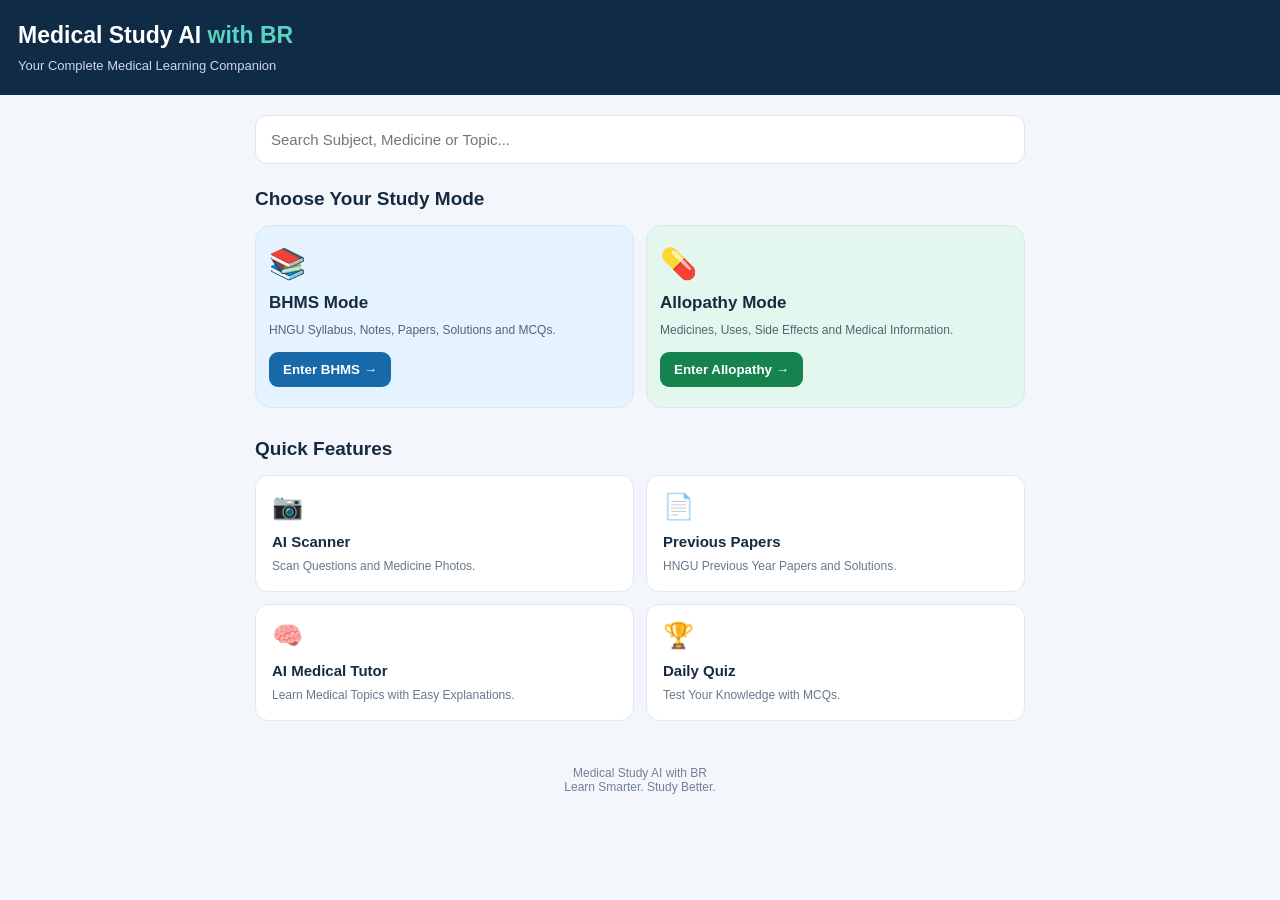
==== index.html @ cc4ae938 "Create index.html" ====
<!DOCTYPE html>
<html lang="en">
<head>
<meta charset="UTF-8">
<meta name="viewport" content="width=device-width, initial-scale=1.0">
<meta name="theme-color" content="#102b46">
<title>Medical Study AI with BR</title>

<style>
*{box-sizing:border-box;margin:0;padding:0}
body{
  font-family:Arial,sans-serif;
  background:#f3f7fb;
  color:#172b40;
}
header{
  background:#102b46;
  color:white;
  padding:22px 18px;
}
.logo{font-size:23px;font-weight:bold}
.logo span{color:#59d4c2}
header p{font-size:13px;color:#cbd9e8;margin-top:9px}
main{max-width:800px;margin:auto;padding:20px 15px}
.search{
  width:100%;padding:15px;border:1px solid #dce5ee;
  border-radius:12px;font-size:15px;margin-bottom:24px;
}
h2{font-size:19px;margin-bottom:15px}
.modes{display:grid;grid-template-columns:1fr 1fr;gap:12px}
.mode{
  padding:20px 13px;border-radius:16px;
  min-height:155px;border:1px solid #dce5ee;
}
.bhms{background:#e5f2ff}
.allopathy{background:#e4f7ee}
.emoji{font-size:30px;margin-bottom:12px}
.mode h3{font-size:17px;margin-bottom:8px}
.mode p{font-size:12px;line-height:1.5;color:#536477}
button{
  border:0;border-radius:9px;padding:10px 14px;
  font-weight:bold;margin-top:13px;cursor:pointer;
  background:#1769aa;color:white;
}
.allopathy button{background:#16834f}
.features{display:grid;grid-template-columns:1fr 1fr;gap:12px}
.feature{
  background:white;border:1px solid #e1e8ef;
  border-radius:13px;padding:16px;
}
.feature .emoji{font-size:25px}
.feature h3{font-size:15px;margin-bottom:7px}
.feature p{font-size:12px;color:#68798b;line-height:1.5}
.section{margin-top:30px}
footer{
  text-align:center;padding:25px 10px;
  color:#718096;font-size:12px;
}
#message{
  display:none;background:white;padding:18px;
  margin-top:18px;border-radius:12px;
  border:1px solid #dce5ee;line-height:1.6;
}
@media(max-width:360px){
  .modes,.features{grid-template-columns:1fr}
}
</style>
</head>

<body>

<header>
  <div class="logo">Medical Study AI <span>with BR</span></div>
  <p>Your Complete Medical Learning Companion</p>
</header>

<main>

  <input class="search" id="search"
  placeholder="Search Subject, Medicine or Topic..."
  oninput="searchItems()">

  <section>
    <h2>Choose Your Study Mode</h2>

    <div class="modes">
      <div class="mode bhms">
        <div class="emoji">📚</div>
        <h3>BHMS Mode</h3>
        <p>HNGU Syllabus, Notes, Papers, Solutions and MCQs.</p>
        <button onclick="openMode('BHMS')">Enter BHMS →</button>
      </div>

      <div class="mode allopathy">
        <div class="emoji">💊</div>
        <h3>Allopathy Mode</h3>
        <p>Medicines, Uses, Side Effects and Medical Information.</p>
        <button onclick="openMode('Allopathy')">Enter Allopathy →</button>
      </div>
    </div>
  </section>

  <section class="section">
    <h2>Quick Features</h2>

    <div class="features">
      <div class="feature">
        <div class="emoji">📷</div>
        <h3>AI Scanner</h3>
        <p>Scan Questions and Medicine Photos.</p>
      </div>

      <div class="feature">
        <div class="emoji">📄</div>
        <h3>Previous Papers</h3>
        <p>HNGU Previous Year Papers and Solutions.</p>
      </div>

      <div class="feature">
        <div class="emoji">🧠</div>
        <h3>AI Medical Tutor</h3>
        <p>Learn Medical Topics with Easy Explanations.</p>
      </div>

      <div class="feature">
        <div class="emoji">🏆</div>
        <h3>Daily Quiz</h3>
        <p>Test Your Knowledge with MCQs.</p>
      </div>
    </div>
  </section>

  <div id="message"></div>

</main>

<footer>
  Medical Study AI with BR<br>
  Learn Smarter. Study Better.
</footer>

<script>
function openMode(mode){
  let box=document.getElementById("message");
  box.style.display="block";

  if(mode==="BHMS"){
    box.innerHTML="<h3>📚 BHMS Mode</h3><p>HNGU BHMS Study Section will be available here. Subjects, Notes, Previous Papers and Solutions are coming soon.</p>";
  }else{
    box.innerHTML="<h3>💊 Allopathy Mode</h3><p>Allopathy Medical Database will be available here. Medicines, Uses, Side Effects and Pronunciation are coming soon.</p>";
  }
  box.scrollIntoView({behavior:"smooth"});
}

function searchItems(){
  let value=document.getElementById("search").value.toLowerCase();
  let items=document.querySelectorAll(".mode,.feature");
  items.forEach(item=>{
    item.style.display=item.innerText.toLowerCase().includes(value)?"block":"none";
  });
}
</script>

</body>
</html>
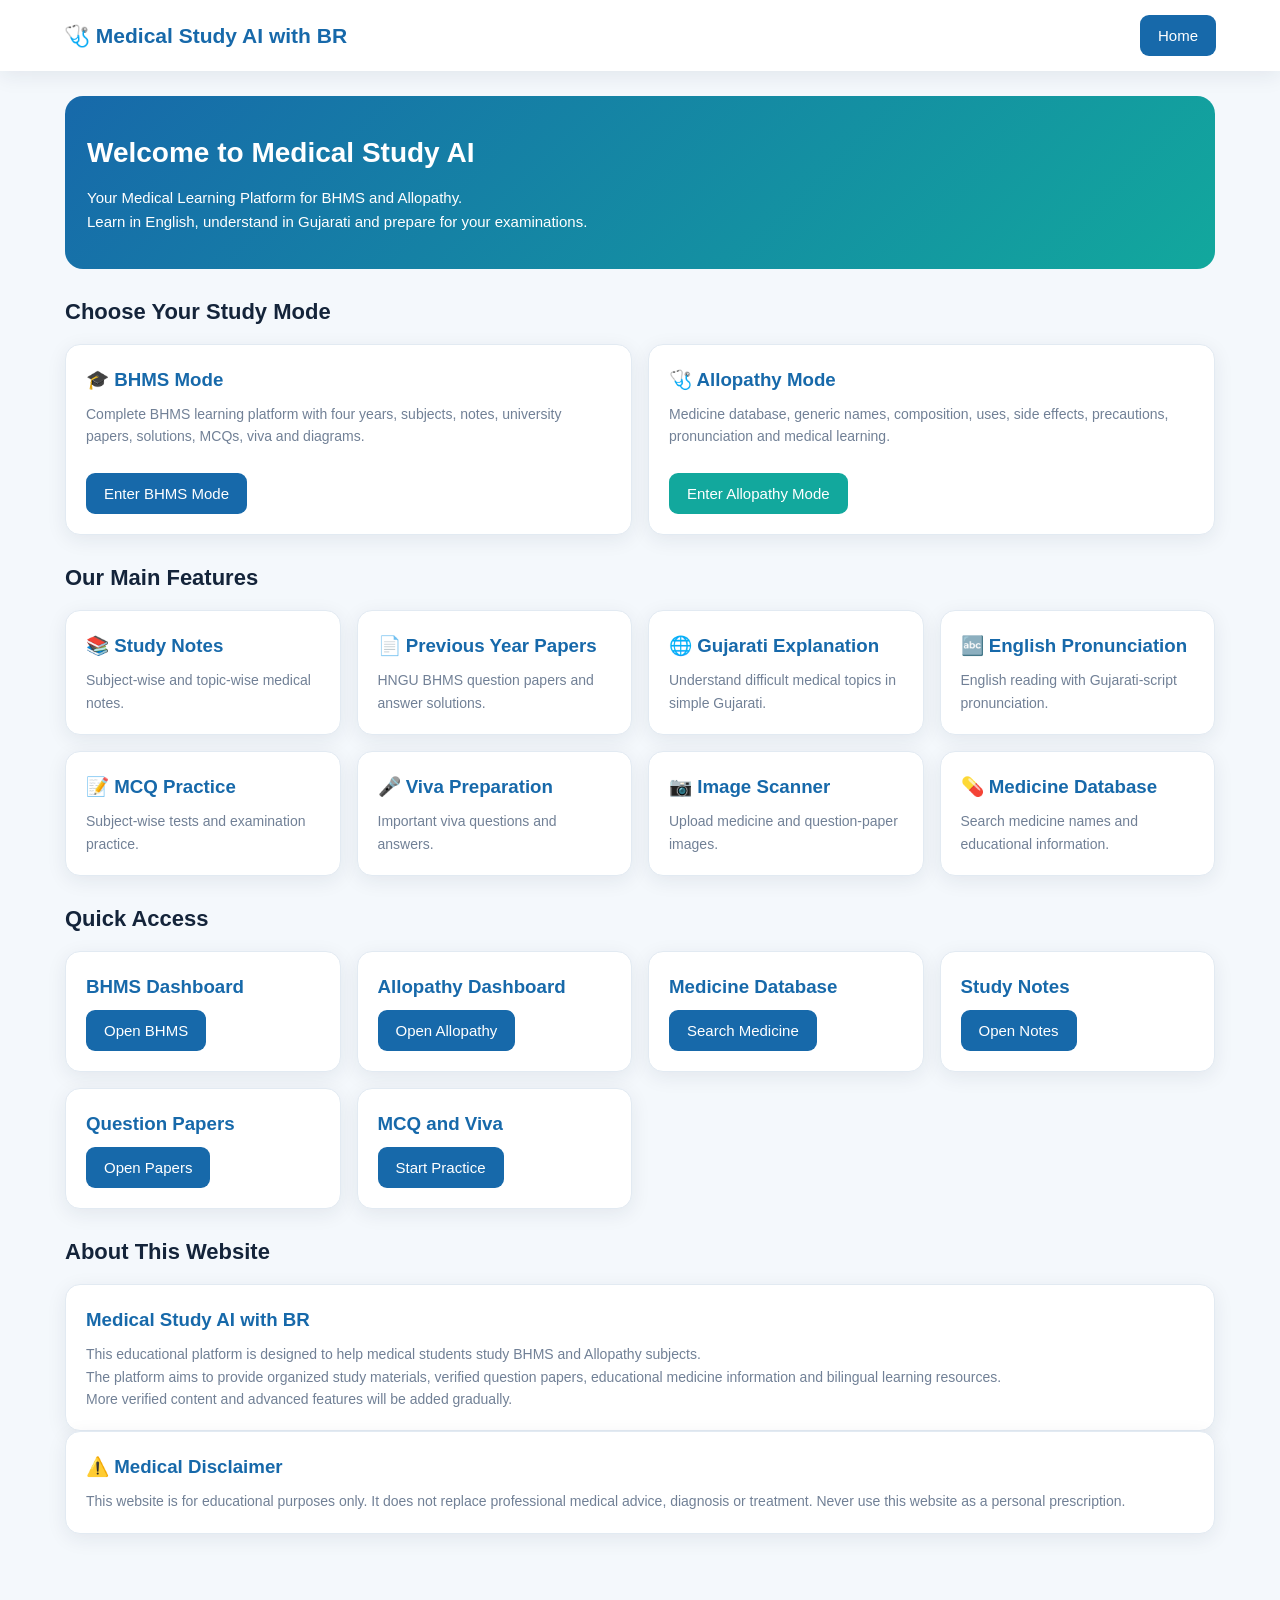
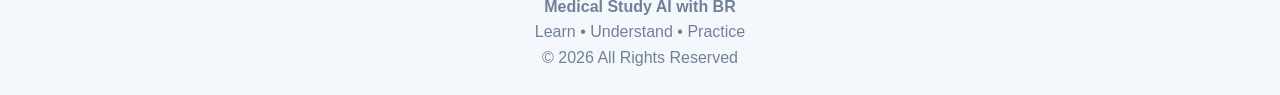
==== commit 7d7dd7aa: "Update index.html" ====
--- a/index.html
+++ b/index.html
@@ -2,163 +2,223 @@
 <!DOCTYPE html>
 <html lang="en">
 <head>
-<meta charset="UTF-8">
-<meta name="viewport" content="width=device-width, initial-scale=1.0">
-<meta name="theme-color" content="#102b46">
-<title>Medical Study AI with BR</title>
-
-<style>
-*{box-sizing:border-box;margin:0;padding:0}
-body{
-  font-family:Arial,sans-serif;
-  background:#f3f7fb;
-  color:#172b40;
-}
-header{
-  background:#102b46;
-  color:white;
-  padding:22px 18px;
-}
-.logo{font-size:23px;font-weight:bold}
-.logo span{color:#59d4c2}
-header p{font-size:13px;color:#cbd9e8;margin-top:9px}
-main{max-width:800px;margin:auto;padding:20px 15px}
-.search{
-  width:100%;padding:15px;border:1px solid #dce5ee;
-  border-radius:12px;font-size:15px;margin-bottom:24px;
-}
-h2{font-size:19px;margin-bottom:15px}
-.modes{display:grid;grid-template-columns:1fr 1fr;gap:12px}
-.mode{
-  padding:20px 13px;border-radius:16px;
-  min-height:155px;border:1px solid #dce5ee;
-}
-.bhms{background:#e5f2ff}
-.allopathy{background:#e4f7ee}
-.emoji{font-size:30px;margin-bottom:12px}
-.mode h3{font-size:17px;margin-bottom:8px}
-.mode p{font-size:12px;line-height:1.5;color:#536477}
-button{
-  border:0;border-radius:9px;padding:10px 14px;
-  font-weight:bold;margin-top:13px;cursor:pointer;
-  background:#1769aa;color:white;
-}
-.allopathy button{background:#16834f}
-.features{display:grid;grid-template-columns:1fr 1fr;gap:12px}
-.feature{
-  background:white;border:1px solid #e1e8ef;
-  border-radius:13px;padding:16px;
-}
-.feature .emoji{font-size:25px}
-.feature h3{font-size:15px;margin-bottom:7px}
-.feature p{font-size:12px;color:#68798b;line-height:1.5}
-.section{margin-top:30px}
-footer{
-  text-align:center;padding:25px 10px;
-  color:#718096;font-size:12px;
-}
-#message{
-  display:none;background:white;padding:18px;
-  margin-top:18px;border-radius:12px;
-  border:1px solid #dce5ee;line-height:1.6;
-}
-@media(max-width:360px){
-  .modes,.features{grid-template-columns:1fr}
-}
-</style>
+  <meta charset="UTF-8">
+  <meta name="viewport" content="width=device-width, initial-scale=1.0">
+
+  <meta name="description" content="Medical Study AI with BR - BHMS and Allopathy learning platform">
+
+  <meta name="theme-color" content="#1769aa">
+
+  <title>Medical Study AI with BR</title>
+
+  <link rel="stylesheet" href="style.css">
 </head>
 
 <body>
 
 <header>
-  <div class="logo">Medical Study AI <span>with BR</span></div>
-  <p>Your Complete Medical Learning Companion</p>
+  <div class="logo">🩺 Medical Study AI with BR</div>
+  <button onclick="goHome()">Home</button>
 </header>
 
-<main>
-
-  <input class="search" id="search"
-  placeholder="Search Subject, Medicine or Topic..."
-  oninput="searchItems()">
-
-  <section>
-    <h2>Choose Your Study Mode</h2>
-
-    <div class="modes">
-      <div class="mode bhms">
-        <div class="emoji">📚</div>
-        <h3>BHMS Mode</h3>
-        <p>HNGU Syllabus, Notes, Papers, Solutions and MCQs.</p>
-        <button onclick="openMode('BHMS')">Enter BHMS →</button>
-      </div>
-
-      <div class="mode allopathy">
-        <div class="emoji">💊</div>
-        <h3>Allopathy Mode</h3>
-        <p>Medicines, Uses, Side Effects and Medical Information.</p>
-        <button onclick="openMode('Allopathy')">Enter Allopathy →</button>
-      </div>
-    </div>
+<main class="container">
+
+  <section class="hero">
+    <h1>Welcome to Medical Study AI</h1>
+
+    <p>
+      Your Medical Learning Platform for BHMS and Allopathy.
+    </p>
+
+    <p>
+      Learn in English, understand in Gujarati
+      and prepare for your examinations.
+    </p>
   </section>
 
-  <section class="section">
-    <h2>Quick Features</h2>
-
-    <div class="features">
-      <div class="feature">
-        <div class="emoji">📷</div>
-        <h3>AI Scanner</h3>
-        <p>Scan Questions and Medicine Photos.</p>
-      </div>
-
-      <div class="feature">
-        <div class="emoji">📄</div>
-        <h3>Previous Papers</h3>
-        <p>HNGU Previous Year Papers and Solutions.</p>
-      </div>
-
-      <div class="feature">
-        <div class="emoji">🧠</div>
-        <h3>AI Medical Tutor</h3>
-        <p>Learn Medical Topics with Easy Explanations.</p>
-      </div>
-
-      <div class="feature">
-        <div class="emoji">🏆</div>
-        <h3>Daily Quiz</h3>
-        <p>Test Your Knowledge with MCQs.</p>
-      </div>
-    </div>
-  </section>
-
-  <div id="message"></div>
+  <h2 class="section-title">Choose Your Study Mode</h2>
+
+  <div class="grid">
+
+    <div class="card">
+      <h3>🎓 BHMS Mode</h3>
+
+      <p>
+        Complete BHMS learning platform with four years,
+        subjects, notes, university papers, solutions,
+        MCQs, viva and diagrams.
+      </p>
+
+      <br>
+
+      <button onclick="openMode('BHMS')">
+        Enter BHMS Mode
+      </button>
+    </div>
+
+    <div class="card">
+      <h3>🩺 Allopathy Mode</h3>
+
+      <p>
+        Medicine database, generic names, composition,
+        uses, side effects, precautions, pronunciation
+        and medical learning.
+      </p>
+
+      <br>
+
+      <button class="btn-secondary" onclick="openMode('Allopathy')">
+        Enter Allopathy Mode
+      </button>
+    </div>
+
+  </div>
+
+  <h2 class="section-title">Our Main Features</h2>
+
+  <div class="grid">
+
+    <div class="card">
+      <h3>📚 Study Notes</h3>
+      <p>Subject-wise and topic-wise medical notes.</p>
+    </div>
+
+    <div class="card">
+      <h3>📄 Previous Year Papers</h3>
+      <p>HNGU BHMS question papers and answer solutions.</p>
+    </div>
+
+    <div class="card">
+      <h3>🌐 Gujarati Explanation</h3>
+      <p>Understand difficult medical topics in simple Gujarati.</p>
+    </div>
+
+    <div class="card">
+      <h3>🔤 English Pronunciation</h3>
+      <p>English reading with Gujarati-script pronunciation.</p>
+    </div>
+
+    <div class="card">
+      <h3>📝 MCQ Practice</h3>
+      <p>Subject-wise tests and examination practice.</p>
+    </div>
+
+    <div class="card">
+      <h3>🎤 Viva Preparation</h3>
+      <p>Important viva questions and answers.</p>
+    </div>
+
+    <div class="card">
+      <h3>📷 Image Scanner</h3>
+      <p>Upload medicine and question-paper images.</p>
+    </div>
+
+    <div class="card">
+      <h3>💊 Medicine Database</h3>
+      <p>Search medicine names and educational information.</p>
+    </div>
+
+  </div>
+
+  <h2 class="section-title">Quick Access</h2>
+
+  <div class="grid">
+
+    <div class="card">
+      <h3>BHMS Dashboard</h3>
+      <button onclick="goToPage('bhms.html')">
+        Open BHMS
+      </button>
+    </div>
+
+    <div class="card">
+      <h3>Allopathy Dashboard</h3>
+      <button onclick="goToPage('allopathy.html')">
+        Open Allopathy
+      </button>
+    </div>
+
+    <div class="card">
+      <h3>Medicine Database</h3>
+      <button onclick="goToPage('medicine.html')">
+        Search Medicine
+      </button>
+    </div>
+
+    <div class="card">
+      <h3>Study Notes</h3>
+      <button onclick="goToPage('notes.html')">
+        Open Notes
+      </button>
+    </div>
+
+    <div class="card">
+      <h3>Question Papers</h3>
+      <button onclick="goToPage('papers.html')">
+        Open Papers
+      </button>
+    </div>
+
+    <div class="card">
+      <h3>MCQ and Viva</h3>
+      <button onclick="goToPage('quiz.html')">
+        Start Practice
+      </button>
+    </div>
+
+  </div>
+
+  <h2 class="section-title">About This Website</h2>
+
+  <div class="card">
+    <h3>Medical Study AI with BR</h3>
+
+    <p>
+      This educational platform is designed to help medical
+      students study BHMS and Allopathy subjects.
+    </p>
+
+    <p>
+      The platform aims to provide organized study materials,
+      verified question papers, educational medicine information
+      and bilingual learning resources.
+    </p>
+
+    <p>
+      More verified content and advanced features will be
+      added gradually.
+    </p>
+  </div>
+
+  <div class="card">
+    <h3>⚠️ Medical Disclaimer</h3>
+
+    <p>
+      This website is for educational purposes only.
+      It does not replace professional medical advice,
+      diagnosis or treatment. Never use this website
+      as a personal prescription.
+    </p>
+  </div>
 
 </main>
 
 <footer>
-  Medical Study AI with BR<br>
-  Learn Smarter. Study Better.
+  <b>Medical Study AI with BR</b>
+  <p>Learn • Understand • Practice</p>
+  <p>© 2026 All Rights Reserved</p>
 </footer>
 
+<script src="data.js"></script>
+<script src="app.js"></script>
+
 <script>
-function openMode(mode){
-  let box=document.getElementById("message");
-  box.style.display="block";
-
-  if(mode==="BHMS"){
-    box.innerHTML="<h3>📚 BHMS Mode</h3><p>HNGU BHMS Study Section will be available here. Subjects, Notes, Previous Papers and Solutions are coming soon.</p>";
-  }else{
-    box.innerHTML="<h3>💊 Allopathy Mode</h3><p>Allopathy Medical Database will be available here. Medicines, Uses, Side Effects and Pronunciation are coming soon.</p>";
+function openMode(mode) {
+  if (mode === "BHMS") {
+    window.location.href = "bhms.html";
+  } else {
+    window.location.href = "allopathy.html";
   }
-  box.scrollIntoView({behavior:"smooth"});
-}
-
-function searchItems(){
-  let value=document.getElementById("search").value.toLowerCase();
-  let items=document.querySelectorAll(".mode,.feature");
-  items.forEach(item=>{
-    item.style.display=item.innerText.toLowerCase().includes(value)?"block":"none";
-  });
 }
 </script>
 
--- a/style.css
+++ b/style.css
@@ -0,0 +1,195 @@
+
+* {
+  margin: 0;
+  padding: 0;
+  box-sizing: border-box;
+}
+
+:root {
+  --primary: #1769aa;
+  --secondary: #12a89d;
+  --dark: #14243a;
+  --light: #f4f8fc;
+  --white: #ffffff;
+  --text: #26364a;
+  --muted: #718096;
+  --border: #e2eaf2;
+  --shadow: 0 5px 20px rgba(20, 36, 58, 0.08);
+}
+
+body {
+  font-family: Arial, sans-serif;
+  background: var(--light);
+  color: var(--text);
+  line-height: 1.6;
+}
+
+header {
+  background: var(--white);
+  padding: 15px 5%;
+  display: flex;
+  align-items: center;
+  justify-content: space-between;
+  gap: 12px;
+  box-shadow: var(--shadow);
+  position: sticky;
+  top: 0;
+  z-index: 100;
+}
+
+.logo {
+  color: var(--primary);
+  font-size: 21px;
+  font-weight: bold;
+}
+
+.container {
+  width: 92%;
+  max-width: 1150px;
+  margin: 25px auto;
+}
+
+.hero {
+  background: linear-gradient(135deg, #1769aa, #12a89d);
+  color: white;
+  padding: 35px 22px;
+  border-radius: 18px;
+  margin-bottom: 25px;
+}
+
+.hero h1 {
+  font-size: 28px;
+  margin-bottom: 10px;
+}
+
+.hero p {
+  font-size: 15px;
+}
+
+.section-title {
+  font-size: 22px;
+  margin: 25px 0 15px;
+  color: var(--dark);
+}
+
+.grid {
+  display: grid;
+  grid-template-columns: repeat(auto-fit, minmax(220px, 1fr));
+  gap: 16px;
+}
+
+.card {
+  background: var(--white);
+  border: 1px solid var(--border);
+  padding: 20px;
+  border-radius: 15px;
+  box-shadow: var(--shadow);
+}
+
+.card h3 {
+  color: var(--primary);
+  margin-bottom: 8px;
+}
+
+.card p {
+  color: var(--muted);
+  font-size: 14px;
+}
+
+button,
+.btn {
+  border: none;
+  background: var(--primary);
+  color: white;
+  padding: 12px 18px;
+  border-radius: 9px;
+  font-size: 15px;
+  cursor: pointer;
+  text-decoration: none;
+  display: inline-block;
+}
+
+button:hover,
+.btn:hover {
+  opacity: 0.9;
+}
+
+.btn-secondary {
+  background: var(--secondary);
+}
+
+input,
+select,
+textarea {
+  width: 100%;
+  padding: 13px;
+  border: 1px solid var(--border);
+  border-radius: 9px;
+  margin: 8px 0 15px;
+  font-size: 15px;
+  background: white;
+}
+
+.search-box {
+  max-width: 600px;
+  margin: 18px 0;
+}
+
+.badge {
+  display: inline-block;
+  background: #e5f2ff;
+  color: var(--primary);
+  padding: 5px 10px;
+  border-radius: 20px;
+  font-size: 12px;
+}
+
+footer {
+  text-align: center;
+  padding: 25px;
+  color: var(--muted);
+  margin-top: 35px;
+}
+
+.hidden {
+  display: none !important;
+}
+
+.back-link {
+  display: inline-block;
+  margin-bottom: 18px;
+  color: var(--primary);
+  text-decoration: none;
+  font-weight: bold;
+}
+
+@media (max-width: 600px) {
+  header {
+    padding: 12px 4%;
+  }
+
+  .logo {
+    font-size: 17px;
+  }
+
+  .container {
+    width: 94%;
+    margin: 18px auto;
+  }
+
+  .hero {
+    padding: 25px 18px;
+  }
+
+  .hero h1 {
+    font-size: 23px;
+  }
+
+  .grid {
+    grid-template-columns: 1fr;
+  }
+
+  .card {
+    padding: 17px;
+  }
+}
